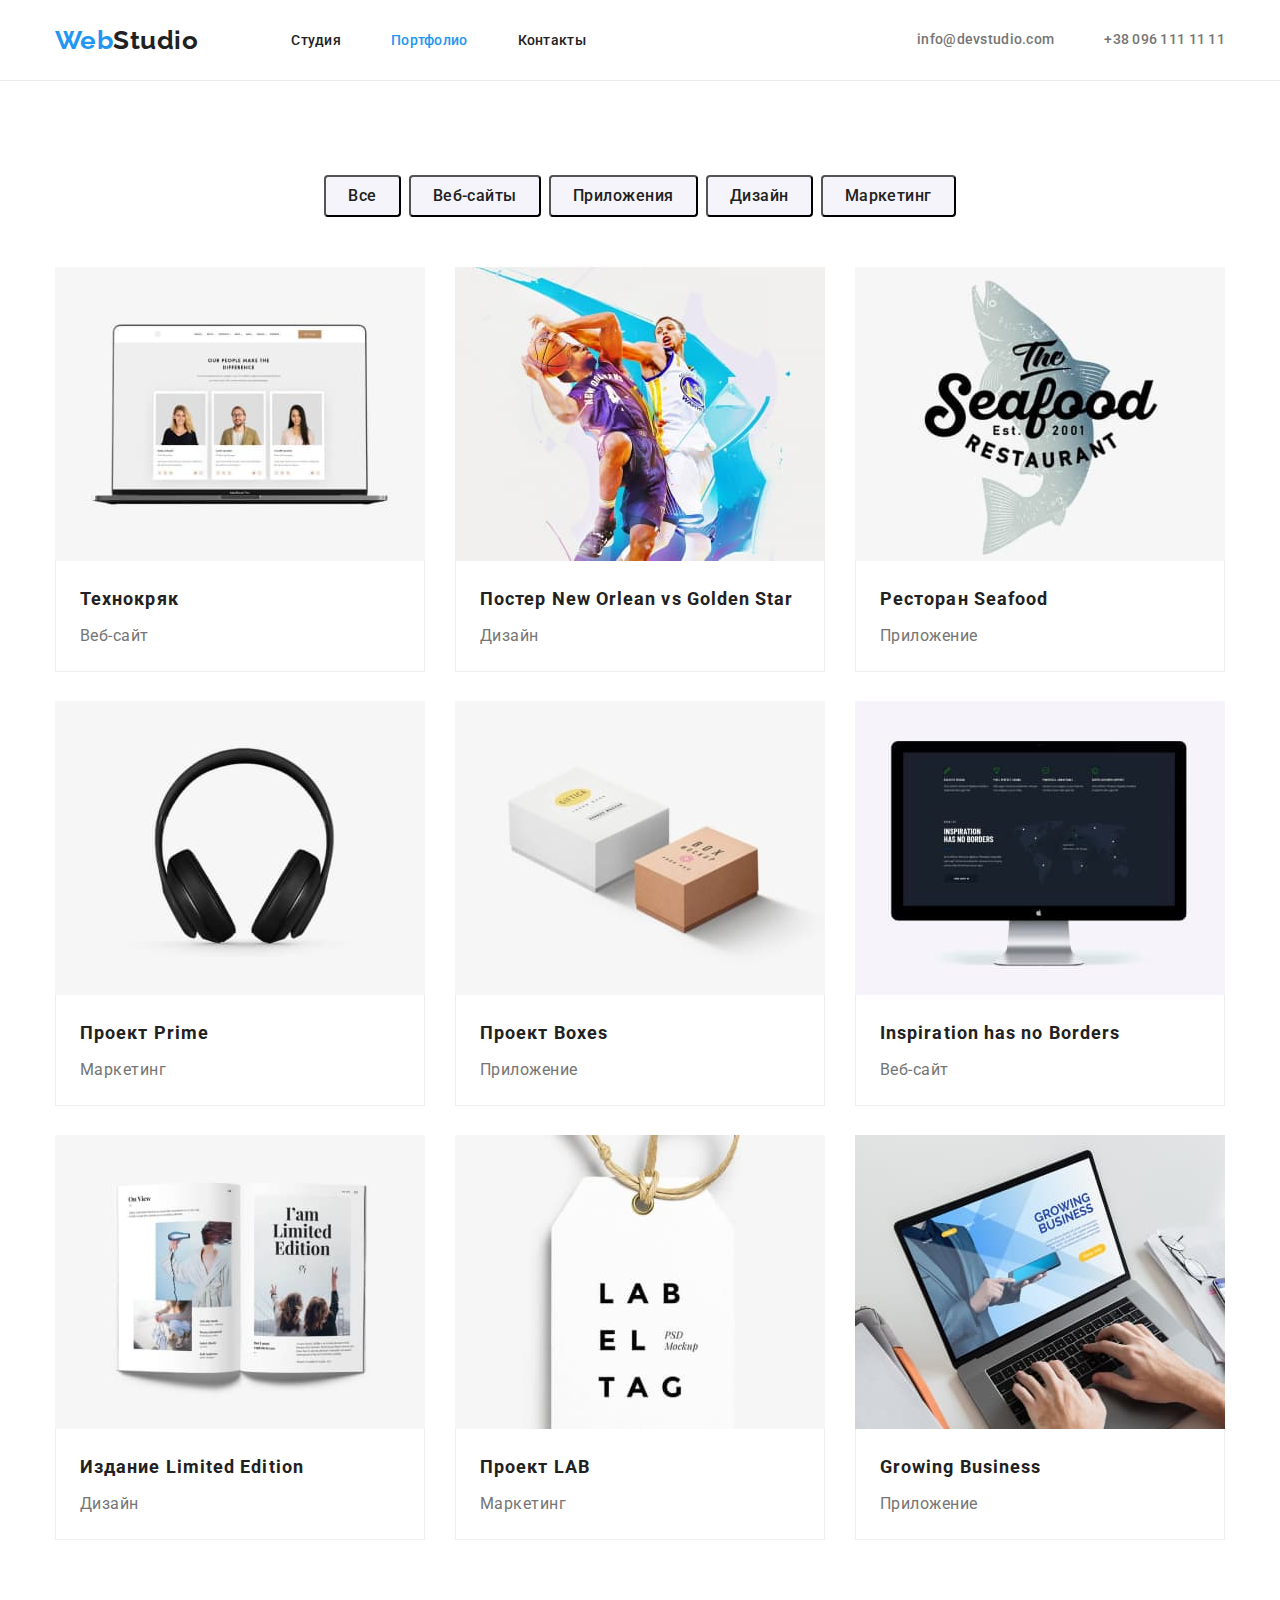
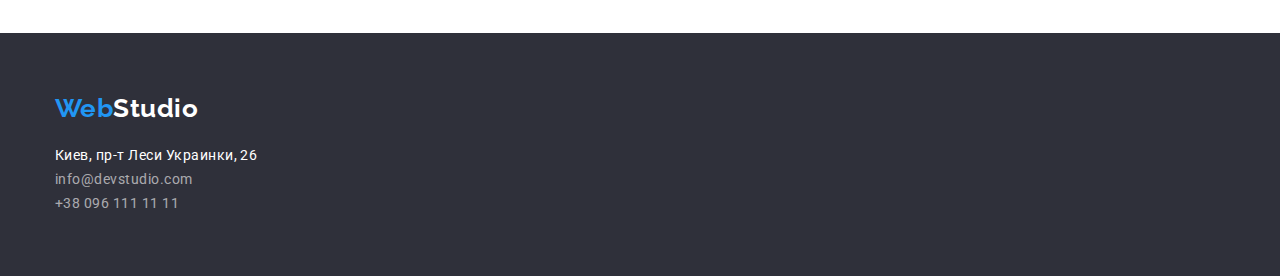
==== portfolio.html @ 3c708224 "Клонував репозиторій" ====
<!DOCTYPE html>
<html lang="ru">
  <head>
    <meta charset="UTF-8" />
    <meta http-equiv="X-UA-Compatible" content="IE=edge" />
    <meta name="viewport" content="width=device-width, initial-scale=1.0" />
    <title>Портфолио</title>

    <link rel="preconnect" href="https://fonts.googleapis.com" />
    <link rel="preconnect" href="https://fonts.gstatic.com" crossorigin />
    <link
      href="https://fonts.googleapis.com/css2?family=Raleway:wght@700&family=Roboto:wght@400;500;700;900&display=swap"
      rel="stylesheet"
    />

    <link
      rel="stylesheet"
      href="https://cdnjs.cloudflare.com/ajax/libs/modern-normalize/1.1.0/modern-normalize.min.css"
    />

    <link rel="stylesheet" href="./css/styles.css" />
  </head>
  <body>
    <header class="header">
      <div class="container main-header">
        <nav class="header-nav">
          <a href="" class="header-logo link"
            >Web<span class="logo-dark">Studio</span></a
          >
          <ul class="nav-list list">
            <li class="nav-item">
              <a href="./index.html" class="link">Студия</a>
            </li>
            <li class="nav-item">
              <a href="" class="link current">Портфолио</a>
            </li>
            <li class="nav-item"><a href="" class="link">Контакты</a></li>
          </ul>
        </nav>

        <ul class="auth-nav list">
          <li class="auth-sent">
            <a
              href="mailto:info@devstudio.com"
              target="_blank"
              rel="noopener noindex nofollow"
              class="link"
              >info@devstudio.com</a
            >
          </li>
          <li class="auth-sent">
            <a
              href="tel:+380961111111"
              target="_blank"
              rel="noopener noindex nofollow"
              class="link"
              >+38 096 111 11 11</a
            >
          </li>
        </ul>
      </div>
    </header>

    <div class="div"></div>

    <main>
      <section class="section">
        <div class="container">
          <h1 class="visually-hidden">Фільтер по сторінці</h1>

          <ul class="navigation-list list">
            <li class="navigation-item">
              <button type="button" class="navigation-button">Все</button>
            </li>
            <li class="navigation-item">
              <button type="button" class="navigation-button">Веб-сайты</button>
            </li>
            <li class="navigation-item">
              <button type="button" class="navigation-button">
                Приложения
              </button>
            </li>
            <li class="navigation-item">
              <button type="button" class="navigation-button">Дизайн</button>
            </li>
            <li class="navigation-item">
              <button type="button" class="navigation-button">Маркетинг</button>
            </li>
          </ul>

          <ul class="filter-list list">
            <li class="filter-item">
              <a href="" class="filter-link link">
                <img
                  src="./images/k-1.jpg"
                  alt="Технокряк"
                  width="370"
                  class="filter-img"
                />
                <div class="filter-container">
                  <h2 class="filter-title">Технокряк</h2>
                  <p class="filter-text">Веб-сайт</p>
                </div>
              </a>
            </li>
            <li class="filter-item">
              <a href="" class="filter-link link">
                <img
                  src="./images/k-2.jpg"
                  alt="Дизайн"
                  width="370"
                  class="filter-img"
                />
                <div class="filter-container">
                  <h2 class="filter-title">Постер New Orlean vs Golden Star</h2>
                  <p class="filter-text">Дизайн</p>
                </div>
              </a>
            </li>
            <li class="filter-item">
              <a href="" class="filter-link link">
                <img
                  src="./images/k-3.jpg"
                  alt="Приложение"
                  width="370"
                  class="filter-img"
                />
                <div class="filter-container">
                  <h2 class="filter-title">Ресторан Seafood</h2>
                  <p class="filter-text">Приложение</p>
                </div>
              </a>
            </li>
            <li class="filter-item">
              <a href="" class="filter-link link">
                <img
                  src="./images/k-4.jpg"
                  alt="Маркетинг"
                  width="370"
                  class="filter-img"
                />
                <div class="filter-container">
                  <h2 class="filter-title">Проект Prime</h2>
                  <p class="filter-text">Маркетинг</p>
                </div>
              </a>
            </li>
            <li class="filter-item">
              <a href="" class="filter-link link">
                <img
                  src="./images/k-5.jpg"
                  alt="Приложение"
                  width="370"
                  class="filter-img"
                />
                <div class="filter-container">
                  <h2 class="filter-title">Проект Boxes</h2>
                  <p class="filter-text">Приложение</p>
                </div>
              </a>
            </li>
            <li class="filter-item">
              <a href="" class="filter-link link">
                <img
                  src="./images/k-6.jpg"
                  alt="Приложение"
                  width="370"
                  class="filter-img"
                />
                <div class="filter-container">
                  <h2 class="filter-title">Inspiration has no Borders</h2>
                  <p class="filter-text">Веб-сайт</p>
                </div>
              </a>
            </li>
            <li class="filter-item">
              <a href="" class="filter-link link">
                <img
                  src="./images/k-7.jpg"
                  alt="Дизайн"
                  width="370"
                  class="filter-img"
                />
                <div class="filter-container">
                  <h2 class="filter-title">Издание Limited Edition</h2>
                  <p class="filter-text">Дизайн</p>
                </div>
              </a>
            </li>
            <li class="filter-item">
              <a href="" class="filter-link link">
                <img
                  src="./images/k-8.jpg"
                  alt="Маркетинг"
                  width="370"
                  class="filter-img"
                />
                <div class="filter-container">
                  <h2 class="filter-title">Проект LAB</h2>
                  <p class="filter-text">Маркетинг</p>
                </div>
              </a>
            </li>
            <li class="filter-item">
              <a href="" class="filter-link link">
                <img
                  src="./images/k-9.jpg"
                  alt="Приложение"
                  width="370"
                  class="filter-img"
                />
                <div class="filter-container">
                  <h2 class="filter-title">Growing Business</h2>
                  <p class="filter-text">Приложение</p>
                </div>
              </a>
            </li>
          </ul>
        </div>
      </section>
    </main>

    <footer class="footer">
      <div class="container container-footer">
        <a href="" class="header-logo link"
          >Web<span class="logo-light">Studio</span></a
        >

        <address class="address">
          <ul class="address-list list">
            <li>
              <a
                href="https://goo.gl/maps/rnDaSSkSqu99BaFW7"
                class="address-maps link"
                >Киев, пр-т Леси Украинки, 26</a
              >
            </li>
            <li>
              <a
                href="mailto:info@devstudio.com"
                target="_blank"
                rel="noopener noindex nofollow"
                class="address-link"
                >info@devstudio.com</a
              >
            </li>
            <li>
              <a
                href="tel:+380961111111"
                target="_blank"
                rel="noopener noindex nofollow"
                class="address-link"
                >+38 096 111 11 11</a
              >
            </li>
          </ul>
        </address>
      </div>
    </footer>
  </body>
</html>
---- css/styles.css ----
/* колір основного тексту:  #757575; */
/* вторичний колір тексту:  #212121 */
/* Білий:  #ffffff */
/* Акцентний:  #2196F3 */
/* Колір фону г-ф #2F303A */

:root {
  --primary-text-color: #757575;
  --title-text-color: #212121;
  --accent-color: #2196f3;
  --text-white-color: #ffffff;
  --background-h-f-color: #2f303a;
}

body {
  font-family: Roboto, sans-serif;
  letter-spacing: 0.03em;

  color: var(--primary-text-color);
}

/*  загальні стилі до списків */
.list {
  padding: 0;
  margin: 0;
  list-style: none;
}

/* загальні стилі до силок */
.link {
  text-decoration: none;
}

img {
  display: block;
  max-width: 100%;
  margin: 0;
}

h1,
h2,
h3,
p {
  margin: 0;
}

.container {
  width: 1200px;
  margin: 0 auto;
  padding-left: 15px;
  padding-right: 15px;
}

/* Стилі до хедера */
.header {
  background-color: var(--text-white-color);

  border-bottom: 1px solid #ececec;
}

.main-header {
  display: flex;
}

.header-nav {
  display: flex;
  align-items: center;
}

/* styles do logo */
.header-logo {
  font-family: Raleway, sans-serif;
  font-weight: 700;
  font-size: 26px;
  line-height: 1.19;

  color: var(--accent-color);
}

.logo-dark {
  color: var(--title-text-color);
}

.logo-light {
  color: var(--text-white-color);
}

/* styles do site-nav */
.nav-list {
  display: flex;
  margin-left: 93px;
}

.nav-list .nav-item + .nav-item {
  margin-left: 50px;
}

.nav-list .link {
  padding-top: 32px;
  padding-bottom: 32px;

  color: var(--title-text-color);
  font-weight: 500;
  font-size: 14px;
  line-height: 1.14;
  letter-spacing: 0.02em;
}

.nav-list .link:hover,
.nav-list .link:focus {
  color: var(--accent-color);
}

.nav-list .link.current {
  color: var(--accent-color);
}

/* Styles do auth-link  (nav) */
.auth-nav {
  display: flex;
  align-items: center;
  margin-left: auto;
}

.auth-nav .auth-sent + .auth-sent {
  margin-left: 50px;
}

.auth-nav .link {
  display: block;

  padding-top: 32px;
  padding-bottom: 32px;

  color: var(--primary-text-color);
  font-weight: 500;
  font-size: 14px;
  line-height: 1.14;
  letter-spacing: 0.02em;
}

.auth-nav .link:hover,
.auth-nav .link:focus {
  color: var(--accent-color);
}

/* Styles do hero-title  (Блок героя ) */
.hero {
  height: 600px;

  padding-top: 200px;
  padding-bottom: 200px;

  text-align: center;

  background-color: var(--background-h-f-color);
}

.hero-title {
  margin-top: 0;
  margin-bottom: 30px;

  color: var(--text-white-color);
  font-weight: 900;
  font-size: 44px;
  line-height: 1.36;

  letter-spacing: 0.06em;
  text-transform: uppercase;
}

.hero-button {
  background-color: var(--accent-color);
  color: var(--text-white-color);
  font-weight: 700;
  font-size: 16px;
  line-height: 1.87;
  align-items: center;
  text-align: center;
  letter-spacing: 0.06em;
  cursor: pointer;

  padding: 10px 32px;

  box-shadow: 0px 4px 4px rgba(0, 0, 0, 0.15);
  border-radius: 4px;
}

/* Загальні стилі до секцій */
.section {
  padding-top: 94px;
  padding-bottom: 94px;
}

.section-title {
  color: var(--title-text-color);
  font-weight: 700;
  font-size: 36px;
  line-height: 1.16;

  text-align: center;
}

/* Стилі до скривающихся заголовків */
.visually-hidden {
  position: absolute;
  width: 1px;
  height: 1px;
  margin: -1px;
  border: 0;
  padding: 0;
  white-space: nowrap;
  clip-path: inset(100%);
  clip: rect(0 0 0 0);
  overflow: hidden;
}

/* Cтилі до section Наші переваги */
.features-list {
  display: flex;
}

.features-item {
  width: 270px;
  height: 101px;
}

.features-list .features-item + .features-item {
  margin-left: 30px;
}

.features-title {
  color: var(--title-text-color);
  font-weight: 700;
  font-size: 14px;
  line-height: 1.14;
  text-transform: uppercase;

  margin-top: 0;
  margin-bottom: 10px;
}

.features-text {
  font-size: 14px;
  line-height: 1.71;

  margin-top: 0;
  margin-bottom: 0;
}

/*  section Чем мы занимаемся  */
.work {
  padding-top: 0;
}

.works-title {
  margin-top: 0;
  margin-bottom: 50px;
}

.works-list {
  display: flex;
}

.works-item {
  width: 370px;
  height: 294px;
}

.works-list .works-item + .works-item {
  margin-left: 30px;
}

/*  section Наша команда */
.team {
  background-color: #f5f4fa;
}

.title-teams {
  margin-top: 0;
  margin-bottom: 50px;
}

.team-list {
  display: flex;
}

.team-list .team-item + .team-item {
  margin-left: 30px;
}

.team-item {
  width: 270px;
  height: 368px;
}

.team-container {
  display: block;
  text-align: center;

  padding-top: 30px;
  padding-bottom: 30px;

  box-shadow: 0px 1px 3px rgba(0, 0, 0, 0.12), 0px 1px 1px rgba(0, 0, 0, 0.14),
    0px 2px 1px rgba(0, 0, 0, 0.2);
  border-radius: 0px 0px 4px 4px;
}

.team-title {
  color: var(--title-text-color);
  font-weight: 500;
  font-size: 16px;
  line-height: 1.18;

  margin-top: 0;
  margin-bottom: 10px;
}

.team-text {
  font-size: 16px;
  line-height: 1.18;

  margin-top: 0;
  margin-bottom: 0;
}

/* загальні стилі до footera */
.footer {
  padding-top: 60px;
  padding-bottom: 60px;

  background-color: var(--background-h-f-color);
}

.address {
  font-style: normal;
}

.address-list {
  margin-top: 20px;
}

.address-list .address-item + .address-item {
  margin-top: 9px;
}

.address-maps {
  color: var(--text-white-color);
  font-size: 14px;
  line-height: 1.71;
}

.address-link {
  color: rgba(255, 255, 255, 0.6);
  text-decoration: none;
  font-size: 14px;
  line-height: 1.71;
}

/* СТИЛІ ДО ПОРТФОЛІО */
.navigation-list {
  display: flex;
  justify-content: center;

  margin-bottom: 50px;
}

.navigation-list .navigation-item + .navigation-item {
  margin-left: 8px;
}

.navigation-list .navigation-button:hover,
.navigation-list .navigation-button:focus {
  background-color: var(--accent-color);
  color: var(--text-white-color);
}

.navigation-button {
  padding: 6px 22px;

  background-color: #f5f4fa;
  color: var(--title-text-color);
  font-weight: 500;
  font-size: 16px;
  line-height: 1.62;
  text-align: center;
  letter-spacing: 0.03em;

  border-radius: 4px;
  cursor: pointer;
}

/* стилі до filter */
.filter-list {
  display: flex;
  flex-wrap: wrap;

  margin: -15px;
}

.filter-item {
  width: 370px;
  height: 404px;

  margin: 15px;
}

.filter-link {
  color: var(--primary-text-color);
}

.filter-container {
  padding: 20px 24px;

  border-right-width: 1px;
  border-right-style: solid;
  border-right-color: #eeeeee;

  border-bottom-width: 1px;
  border-bottom-style: solid;
  border-bottom-color: #eeeeee;

  border-left-width: 1px;
  border-left-style: solid;
  border-left-color: #eeeeee;
}

.filter-title {
  margin-bottom: 4px;

  color: var(--title-text-color);

  font-weight: 700;
  font-size: 18px;
  line-height: 2;

  letter-spacing: 0.06em;
}

.filter-text {
  font-size: 16px;
  line-height: 1.87;
}
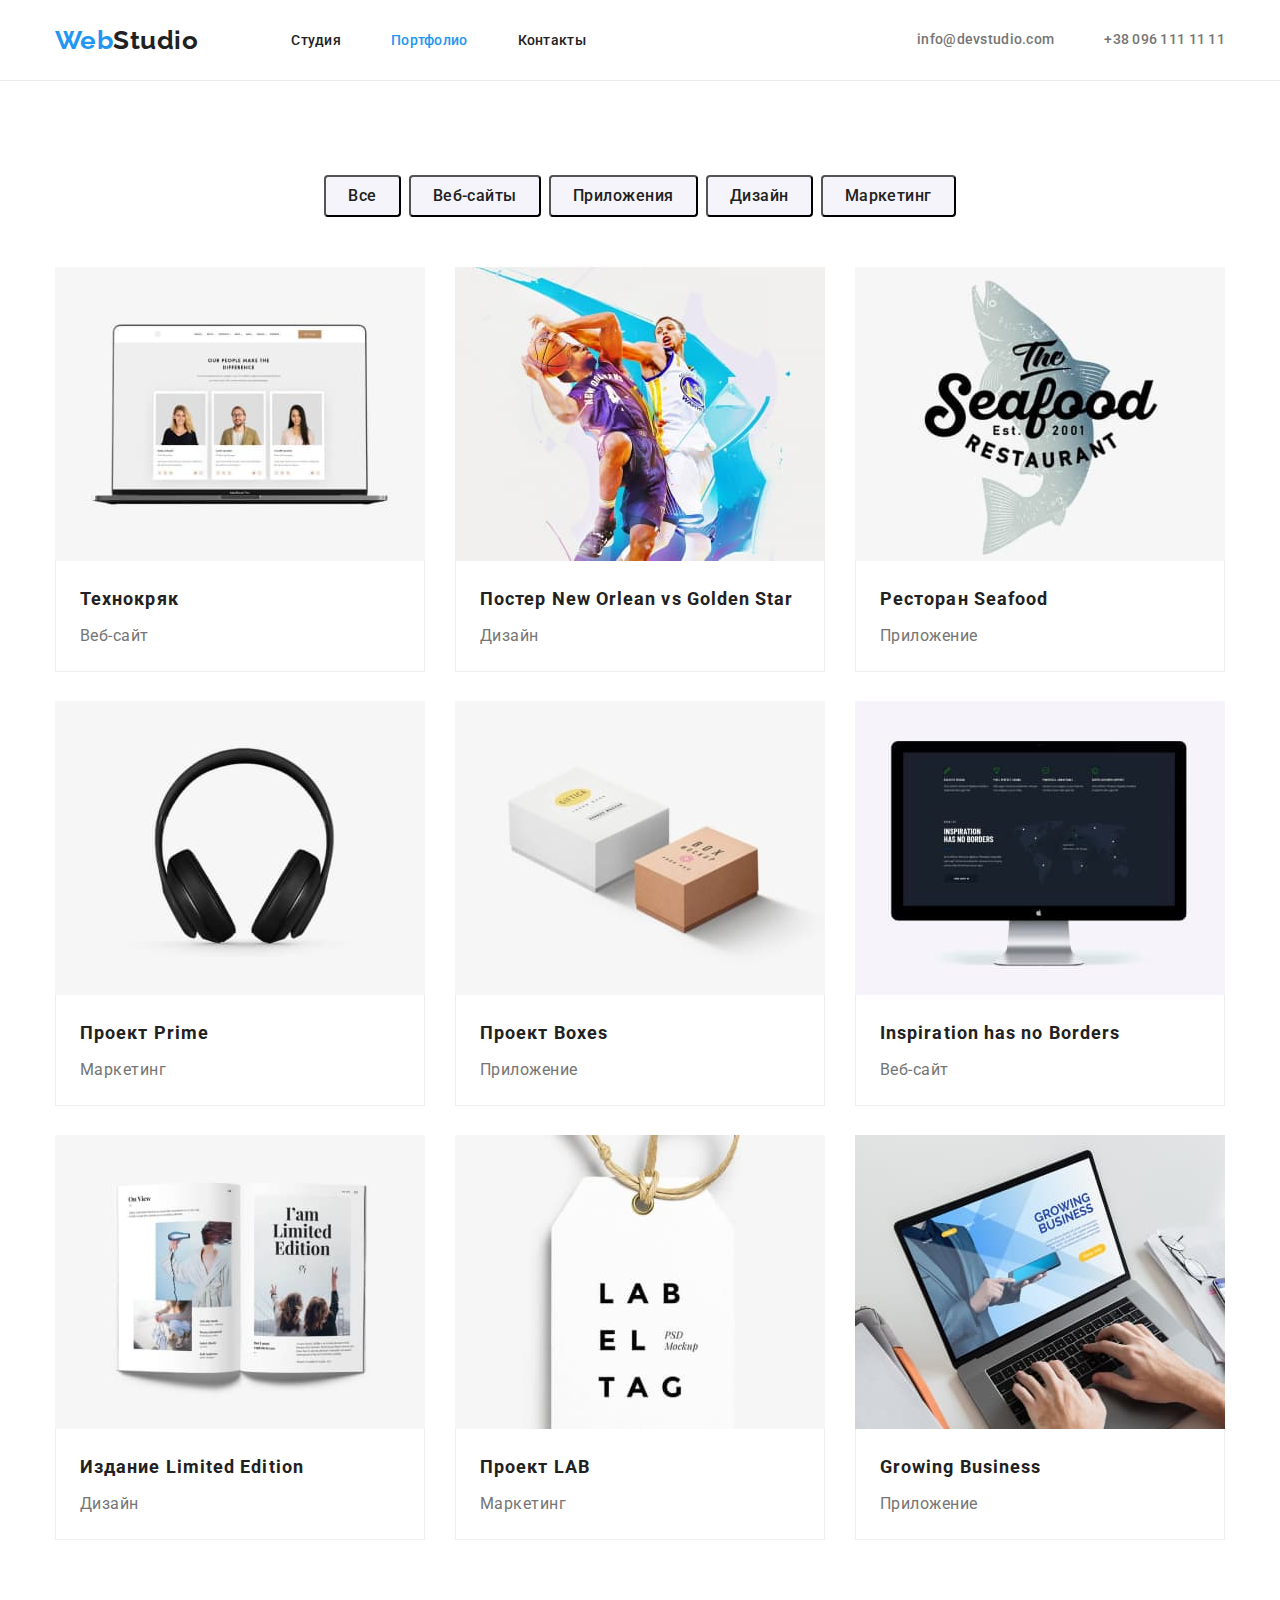
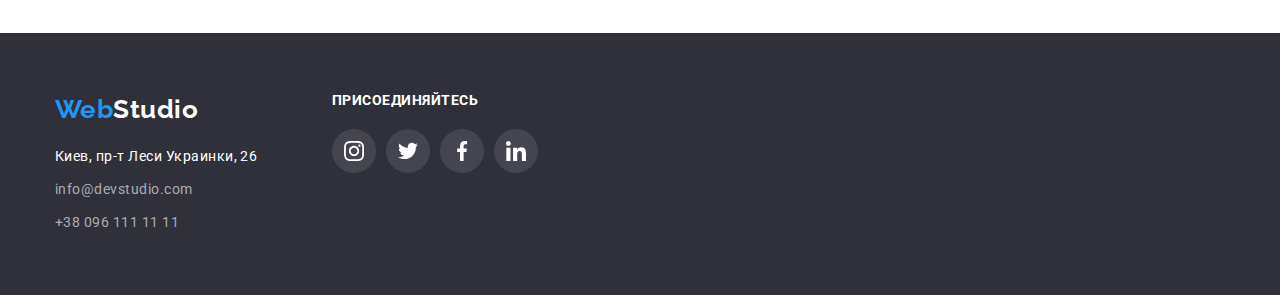
==== commit 061021f9: "." ====
--- a/portfolio.html
+++ b/portfolio.html
@@ -220,41 +220,77 @@
       </section>
     </main>
 
-    <footer class="footer">
-      <div class="container container-footer">
-        <a href="" class="header-logo link"
-          >Web<span class="logo-light">Studio</span></a
-        >
-
-        <address class="address">
-          <ul class="address-list list">
-            <li>
-              <a
-                href="https://goo.gl/maps/rnDaSSkSqu99BaFW7"
-                class="address-maps link"
-                >Киев, пр-т Леси Украинки, 26</a
-              >
-            </li>
-            <li>
-              <a
-                href="mailto:info@devstudio.com"
-                target="_blank"
-                rel="noopener noindex nofollow"
-                class="address-link"
-                >info@devstudio.com</a
-              >
-            </li>
-            <li>
-              <a
-                href="tel:+380961111111"
-                target="_blank"
-                rel="noopener noindex nofollow"
-                class="address-link"
-                >+38 096 111 11 11</a
-              >
-            </li>
-          </ul>
-        </address>
+   <footer class="footer">
+      <div class="container">
+        <div class="first-footer">
+          <a href="" class="header-logo link"
+            >Web<span class="logo-light">Studio</span>
+          </a>
+
+          <address class="address">
+            <ul class="address-list list">
+              <li class="address-item">
+                <a
+                  href="https://goo.gl/maps/rnDaSSkSqu99BaFW7"
+                  class="address-maps link address-general"
+                  >Киев, пр-т Леси Украинки, 26</a
+                >
+              </li>
+              <li class="address-item">
+                <a
+                  href="mailto:info@devstudio.com"
+                  target="_blank"
+                  rel="noopener noindex nofollow"
+                  class="address-link link address-general"
+                  >info@devstudio.com</a
+                >
+              </li>
+              <li class="address-item">
+                <a
+                  href="tel:+380961111111"
+                  target="_blank"
+                  rel="noopener noindex nofollow"
+                  class="address-link link address-general"
+                  >+38 096 111 11 11</a
+                >
+              </li>
+            </ul>
+          </address>
+        </div>
+
+        <div class="second-footer">
+          <h2 class="title-icon">присоединяйтесь</h2>
+          <ul class="footer-list-icon list">
+            <li>
+              <a href="" class="footer-link-icon link">
+                <svg class="footer-icon">
+                  <use href="./images/icons.svg#icon-instagram"></use>
+                </svg>
+              </a>
+            </li>
+            <li>
+              <a href="" class="footer-link-icon link">
+                <svg class="footer-icon">
+                  <use href="./images/icons.svg#icon-twitter"></use>
+                </svg>
+              </a>
+            </li>
+            <li>
+              <a href="" class="footer-link-icon link">
+                <svg class="footer-icon">
+                  <use href="./images/icons.svg#icon-facebook"></use>
+                </svg>
+              </a>
+            </li>
+            <li>
+              <a href="" class="footer-link-icon link">
+                <svg class="footer-icon">
+                  <use href="./images/icons.svg#icon-linkedin"></use>
+                </svg>
+              </a>
+            </li>
+          </ul>
+        </div>
       </div>
     </footer>
   </body>
--- a/css/styles.css
+++ b/css/styles.css
@@ -3,6 +3,8 @@
 /* Білий:  #ffffff */
 /* Акцентний:  #2196F3 */
 /* Колір фону г-ф #2F303A */
+/* колір  вторичного фону: #F5F4FA */
+/* фон img: #AFB1B8 */
 
 :root {
   --primary-text-color: #757575;
@@ -10,6 +12,8 @@
   --accent-color: #2196f3;
   --text-white-color: #ffffff;
   --background-h-f-color: #2f303a;
+  --background-minor-color: #f5f4fa;
+  --background-color-icons: #afb1b8;
 }
 
 body {
@@ -69,6 +73,7 @@
 
 /* styles do logo */
 .header-logo {
+  display: block;
   font-family: Raleway, sans-serif;
   font-weight: 700;
   font-size: 26px;
@@ -146,6 +151,7 @@
 
 /* Styles do hero-title  (Блок героя ) */
 .hero {
+  max-width: 1600px;
   height: 600px;
 
   padding-top: 200px;
@@ -154,6 +160,16 @@
   text-align: center;
 
   background-color: var(--background-h-f-color);
+
+  background-image: linear-gradient(
+      to right,
+      rgba(47, 48, 58, 0.4),
+      rgba(47, 48, 58, 0.4)
+    ),
+    url(../images/Img.svg);
+  background-repeat: no-repeat;
+  background-position: center;
+  background-size: cover;
 }
 
 .hero-title {
@@ -222,7 +238,34 @@
 
 .features-item {
   width: 270px;
-  height: 101px;
+}
+
+.features-item::before {
+  display: block;
+  content: '';
+  height: 120px;
+
+  margin-bottom: 30px;
+
+  background-image: url(../images/antenna.svg);
+  background-size: 70px;
+  background-repeat: no-repeat;
+  background-position: center;
+
+  background-color: var(--background-minor-color);
+  border-radius: 4px;
+}
+
+.icon-clock::before {
+  background-image: url(../images/clock.svg);
+}
+
+.icon-diagram::before {
+  background-image: url(../images/diagram.svg);
+}
+
+.icon-astonaut::before {
+  background-image: url(../images/astronaut.svg);
 }
 
 .features-list .features-item + .features-item {
@@ -273,7 +316,7 @@
 
 /*  section Наша команда */
 .team {
-  background-color: #f5f4fa;
+  background-color: var(--background-minor-color);
 }
 
 .title-teams {
@@ -283,6 +326,7 @@
 
 .team-list {
   display: flex;
+  background-color: var(--text-white-color);
 }
 
 .team-list .team-item + .team-item {
@@ -291,7 +335,7 @@
 
 .team-item {
   width: 270px;
-  height: 368px;
+  /* height: 368px; */
 }
 
 .team-container {
@@ -321,7 +365,84 @@
   line-height: 1.18;
 
   margin-top: 0;
-  margin-bottom: 0;
+  margin-bottom: 16px;
+}
+
+.network-list {
+  display: flex;
+  justify-content: center;
+  text-align: center;
+}
+
+.network-link {
+  width: 44px;
+  height: 44px;
+  border-radius: 50%;
+
+  display: flex;
+  justify-content: center;
+  align-items: center;
+
+  fill: var(--background-color-icons);
+}
+
+.network-list li + li {
+  margin-left: 10px;
+}
+
+.icon-network {
+  width: 20px;
+  height: 20px;
+}
+
+.network-link:hover,
+.network-link:focus {
+  background-color: var(--accent-color);
+  fill: var(--text-white-color);
+}
+
+/* Постоянные клиенты */
+.title-customers {
+  margin-bottom: 50px;
+}
+
+.customers-list {
+  display: flex;
+}
+
+.customers-link {
+  width: 170px;
+  height: 92px;
+
+  display: flex;
+  justify-content: center;
+  align-items: center;
+
+  fill: var(--background-color-icons);
+
+  border: 1px solid var(--background-color-icons);
+  box-sizing: border-box;
+  border-radius: 4px;
+}
+
+.customers-link:hover,
+.customers-link:focus {
+  border: 1px solid var(--accent-color);
+}
+
+.customers-item + .customers-item {
+  margin-left: 30px;
+}
+
+.customers-svg {
+  width: 106px;
+  height: 60px;
+  fill: var(--background-color-icons);
+}
+
+.customers-svg:hover,
+.customers-svg:focus {
+  fill: var(--accent-color);
 }
 
 /* загальні стилі до footera */
@@ -332,7 +453,13 @@
   background-color: var(--background-h-f-color);
 }
 
+.first-footer {
+  display: inline-block;
+  align-items: center;
+}
+
 .address {
+  display: flex;
   font-style: normal;
 }
 
@@ -344,17 +471,67 @@
   margin-top: 9px;
 }
 
+.address-general {
+  font-size: 14px;
+  line-height: 1.71;
+}
+
 .address-maps {
   color: var(--text-white-color);
-  font-size: 14px;
-  line-height: 1.71;
 }
 
 .address-link {
   color: rgba(255, 255, 255, 0.6);
-  text-decoration: none;
+}
+
+.second-footer {
+  display: inline-block;
+  align-items: center;
+  margin-left: 70px;
+}
+
+.title-icon {
+  margin-bottom: 20px;
+
+  font-weight: 700;
   font-size: 14px;
-  line-height: 1.71;
+  line-height: 1.14;
+  text-transform: uppercase;
+
+  color: var(--text-white-color);
+}
+
+.footer-list-icon {
+  display: flex;
+  align-items: center;
+}
+
+.footer-link-icon {
+  width: 44px;
+  height: 44px;
+  border-radius: 50%;
+
+  display: flex;
+  justify-content: center;
+  align-items: center;
+
+  background: rgba(255, 255, 255, 0.1);
+  fill: var(--text-white-color);
+}
+
+.footer-link-icon:hover,
+.footer-link-icon:focus {
+  background-color: var(--accent-color);
+  fill: var(--text-white-color);
+}
+
+.footer-list-icon li + li {
+  margin-left: 10px;
+}
+
+.footer-icon {
+  width: 20px;
+  height: 20px;
 }
 
 /* СТИЛІ ДО ПОРТФОЛІО */
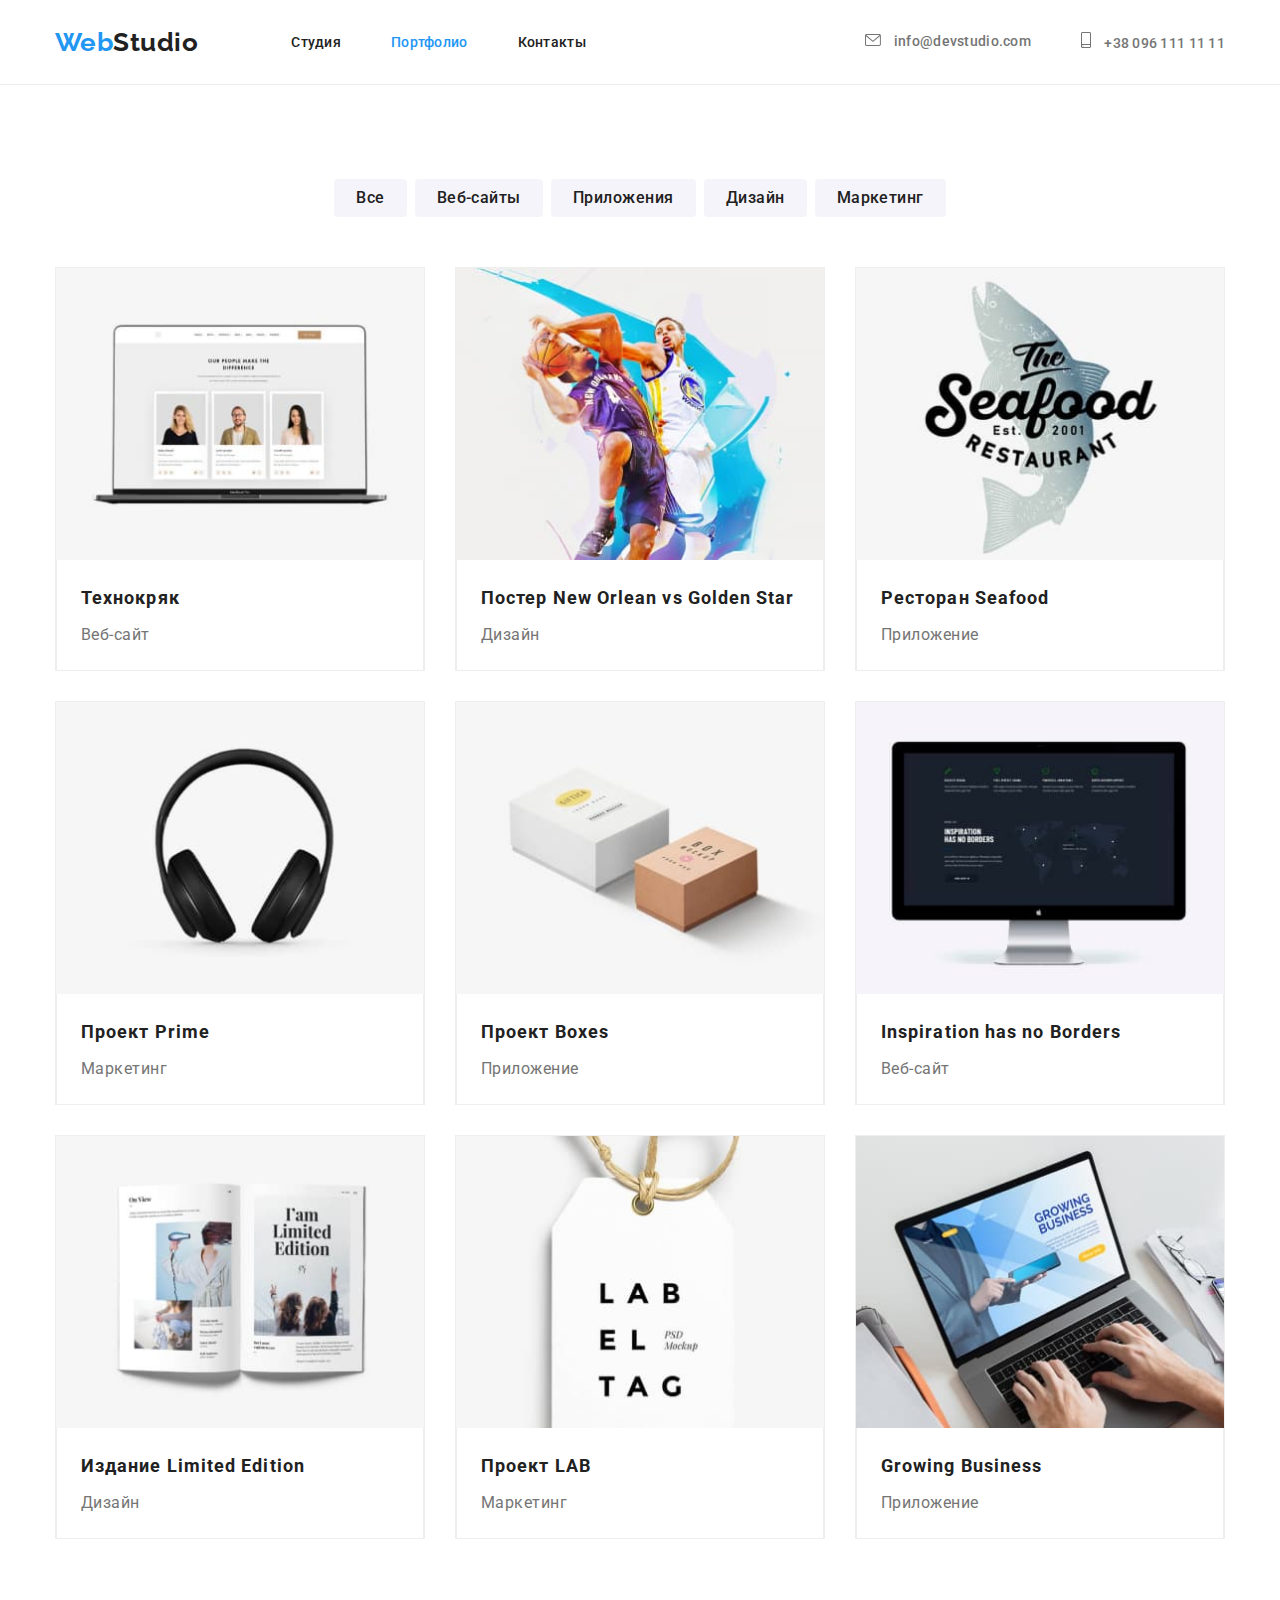
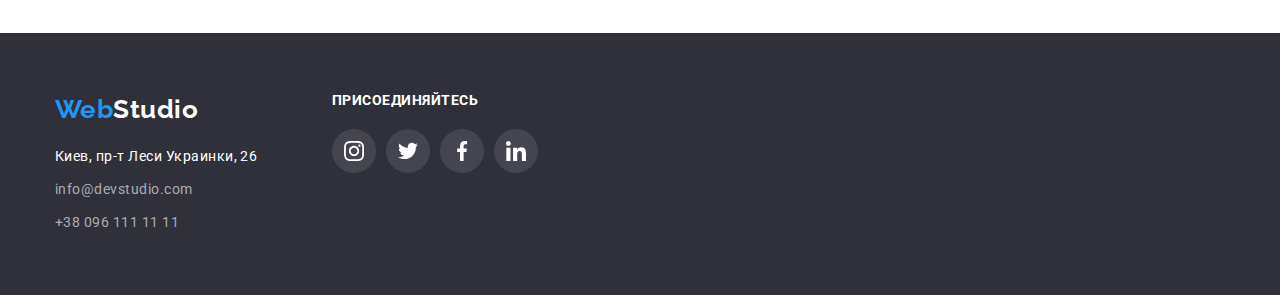
==== commit 29725ff1: "." ====
--- a/portfolio.html
+++ b/portfolio.html
@@ -21,16 +21,14 @@
     <link rel="stylesheet" href="./css/styles.css" />
   </head>
   <body>
-    <header class="header">
+   <header class="header">
       <div class="container main-header">
         <nav class="header-nav">
           <a href="" class="header-logo link"
             >Web<span class="logo-dark">Studio</span></a
           >
           <ul class="nav-list list">
-            <li class="nav-item">
-              <a href="./index.html" class="link">Студия</a>
-            </li>
+            <li class="nav-item"><a href="./index.html" class="link">Студия</a></li>
             <li class="nav-item">
               <a href="" class="link current">Портфолио</a>
             </li>
@@ -45,8 +43,13 @@
               target="_blank"
               rel="noopener noindex nofollow"
               class="link"
-              >info@devstudio.com</a
             >
+              <svg class="icon-envelope">
+                <use href="./images/icons.svg#icon-envelope"></use>
+              </svg>
+
+              info@devstudio.com
+            </a>
           </li>
           <li class="auth-sent">
             <a
@@ -54,14 +57,19 @@
               target="_blank"
               rel="noopener noindex nofollow"
               class="link"
-              >+38 096 111 11 11</a
             >
+              <svg class="icon-smartphone">
+                <use href="./images/icons.svg#icon-smartphone"></use>
+              </svg>
+
+              +38 096 111 11 11
+            </a>
           </li>
         </ul>
       </div>
     </header>
 
-    <div class="div"></div>
+  
 
     <main>
       <section class="section">
--- a/css/styles.css
+++ b/css/styles.css
@@ -133,11 +133,15 @@
 
 .auth-nav .link {
   display: block;
+  justify-content: center;
+  align-items: center;
 
   padding-top: 32px;
   padding-bottom: 32px;
 
   color: var(--primary-text-color);
+  fill: var(--primary-text-color);
+
   font-weight: 500;
   font-size: 14px;
   line-height: 1.14;
@@ -147,6 +151,19 @@
 .auth-nav .link:hover,
 .auth-nav .link:focus {
   color: var(--accent-color);
+  fill: var(--accent-color);
+}
+
+.icon-envelope {
+  width: 16px;
+  height: 12px;
+  margin-right: 10px;
+}
+
+.icon-smartphone {
+  width: 10px;
+  height: 16px;
+  margin-right: 10px;
 }
 
 /* Styles do hero-title  (Блок героя ) */
@@ -236,36 +253,21 @@
   display: flex;
 }
 
-.features-item {
-  width: 270px;
-}
-
-.features-item::before {
-  display: block;
-  content: '';
-  height: 120px;
-
+.icon-features {
+  display: flex;
+  justify-content: center;
+  align-items: center;
+
+  padding-top: 25px;
+  padding: 25px 100px;
   margin-bottom: 30px;
 
-  background-image: url(../images/antenna.svg);
-  background-size: 70px;
-  background-repeat: no-repeat;
-  background-position: center;
-
   background-color: var(--background-minor-color);
-  border-radius: 4px;
-}
-
-.icon-clock::before {
-  background-image: url(../images/clock.svg);
-}
-
-.icon-diagram::before {
-  background-image: url(../images/diagram.svg);
-}
-
-.icon-astonaut::before {
-  background-image: url(../images/astronaut.svg);
+}
+
+.icon-icons {
+  width: 70px;
+  height: 70px;
 }
 
 .features-list .features-item + .features-item {
@@ -550,9 +552,15 @@
 .navigation-list .navigation-button:focus {
   background-color: var(--accent-color);
   color: var(--text-white-color);
+
+  box-shadow: 0px 3px 1px rgba(0, 0, 0, 0.1), 0px 1px 2px rgba(0, 0, 0, 0.08),
+    0px 2px 2px rgba(0, 0, 0, 0.12);
 }
 
 .navigation-button {
+  border: none;
+
+  margin: 0;
   padding: 6px 22px;
 
   background-color: #f5f4fa;
@@ -580,10 +588,18 @@
   height: 404px;
 
   margin: 15px;
+
+  border: 1px solid #eeeeee;
 }
 
 .filter-link {
   color: var(--primary-text-color);
+}
+
+.filter-item:hover,
+.filter-item:focus {
+  box-shadow: 0px 1px 1px rgba(0, 0, 0, 0.12), 0px 4px 4px rgba(0, 0, 0, 0.06),
+    1px 4px 6px rgba(0, 0, 0, 0.16);
 }
 
 .filter-container {
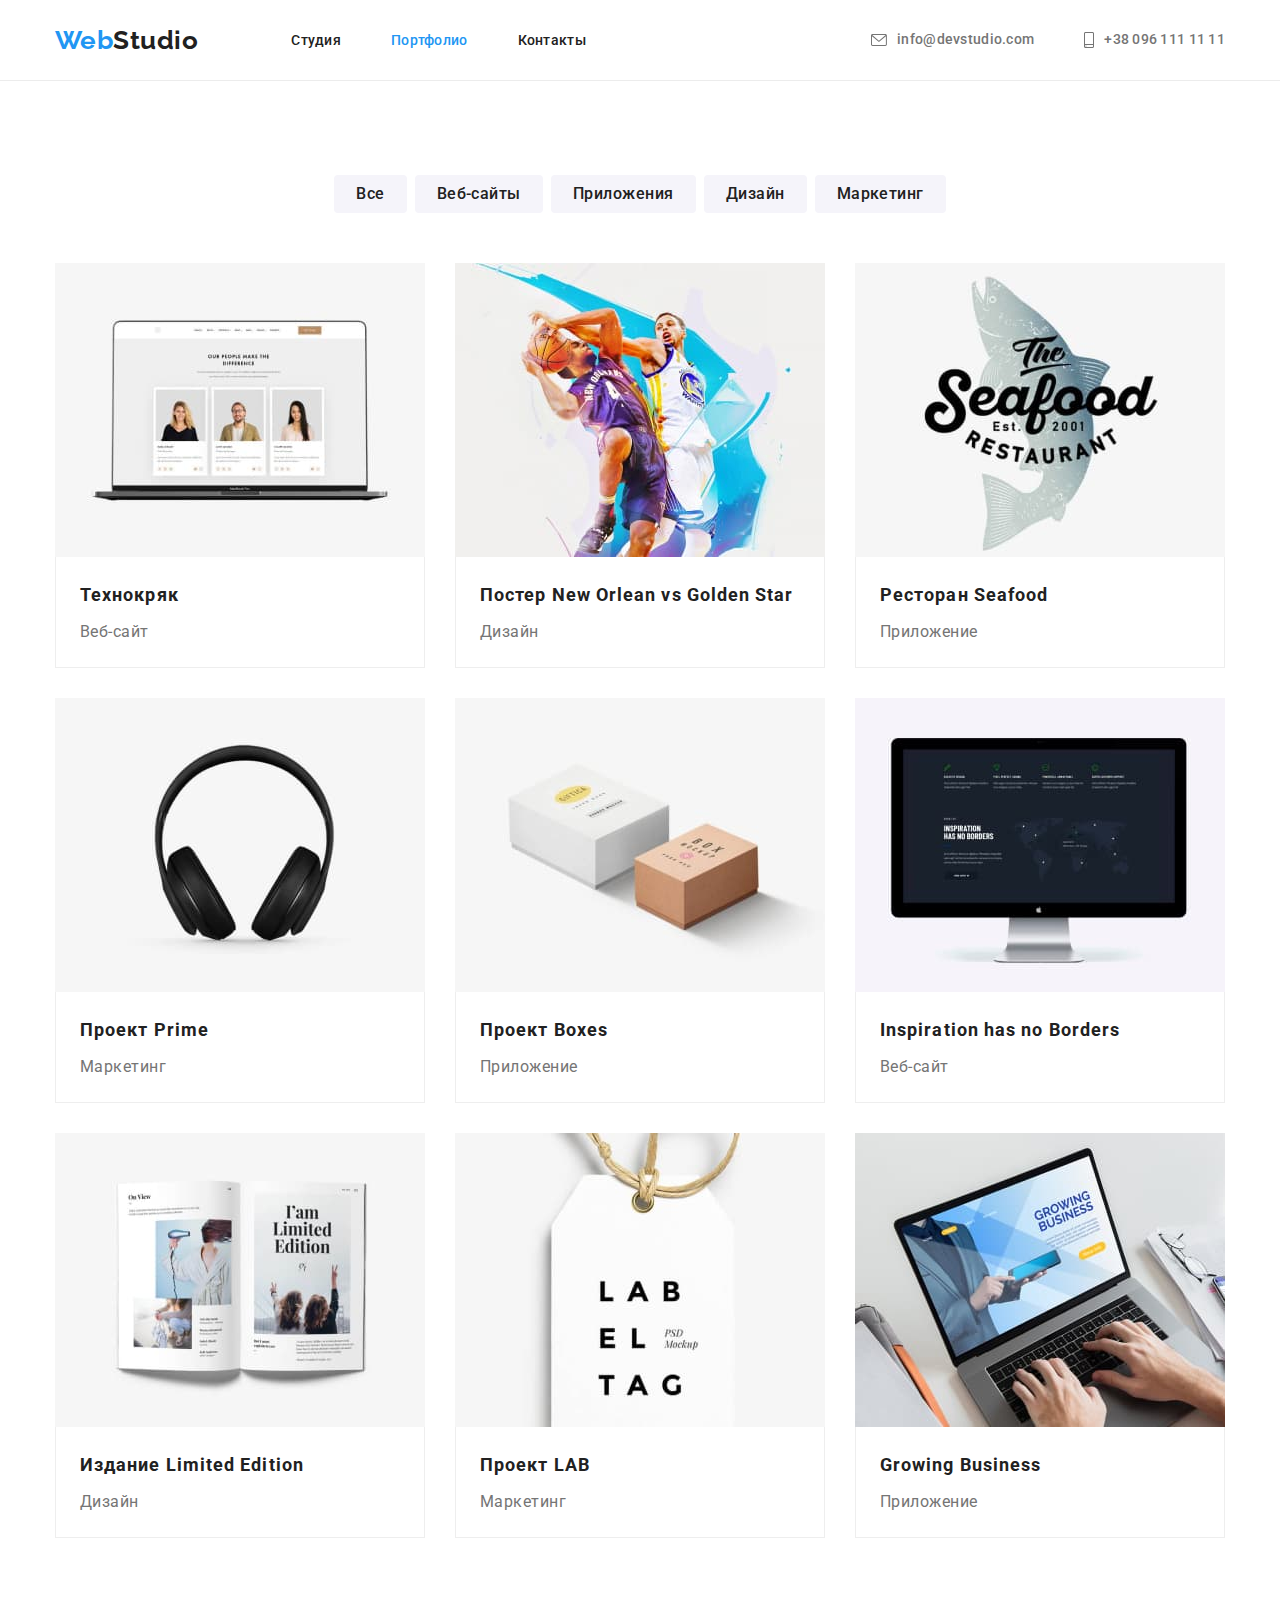
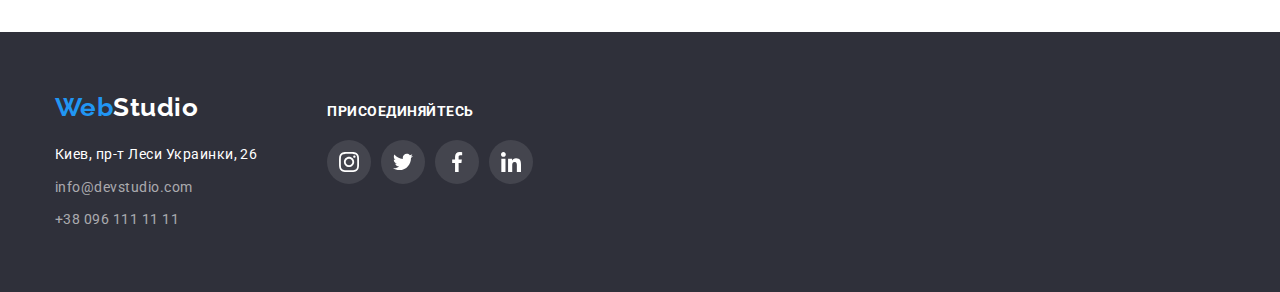
==== commit 205d4900: "." ====
--- a/portfolio.html
+++ b/portfolio.html
@@ -21,29 +21,28 @@
     <link rel="stylesheet" href="./css/styles.css" />
   </head>
   <body>
-   <header class="header">
+    <header class="header">
       <div class="container main-header">
         <nav class="header-nav">
           <a href="" class="header-logo link"
             >Web<span class="logo-dark">Studio</span></a
           >
           <ul class="nav-list list">
-            <li class="nav-item"><a href="./index.html" class="link">Студия</a></li>
+            <li class="nav-item">
+              <a href="./index.html" class="link">Студия</a>
+            </li>
             <li class="nav-item">
               <a href="" class="link current">Портфолио</a>
             </li>
-            <li class="nav-item"><a href="" class="link">Контакты</a></li>
+            <li class="nav-item">
+              <a href="" class="link">Контакты</a>
+            </li>
           </ul>
         </nav>
 
         <ul class="auth-nav list">
           <li class="auth-sent">
-            <a
-              href="mailto:info@devstudio.com"
-              target="_blank"
-              rel="noopener noindex nofollow"
-              class="link"
-            >
+            <a href="mailto:info@devstudio.com" class="link">
               <svg class="icon-envelope">
                 <use href="./images/icons.svg#icon-envelope"></use>
               </svg>
@@ -52,12 +51,7 @@
             </a>
           </li>
           <li class="auth-sent">
-            <a
-              href="tel:+380961111111"
-              target="_blank"
-              rel="noopener noindex nofollow"
-              class="link"
-            >
+            <a href="tel:+380961111111" class="link">
               <svg class="icon-smartphone">
                 <use href="./images/icons.svg#icon-smartphone"></use>
               </svg>
@@ -69,8 +63,6 @@
       </div>
     </header>
 
-  
-
     <main>
       <section class="section">
         <div class="container">
@@ -228,8 +220,8 @@
       </section>
     </main>
 
-   <footer class="footer">
-      <div class="container">
+    <footer class="footer">
+      <div class="container ftr-container">
         <div class="first-footer">
           <a href="" class="header-logo link"
             >Web<span class="logo-light">Studio</span>
--- a/css/styles.css
+++ b/css/styles.css
@@ -132,8 +132,7 @@
 }
 
 .auth-nav .link {
-  display: block;
-  justify-content: center;
+  display: flex;
   align-items: center;
 
   padding-top: 32px;
@@ -171,6 +170,8 @@
   max-width: 1600px;
   height: 600px;
 
+  margin-left: auto;
+  margin-right: auto;
   padding-top: 200px;
   padding-bottom: 200px;
 
@@ -258,8 +259,7 @@
   justify-content: center;
   align-items: center;
 
-  padding-top: 25px;
-  padding: 25px 100px;
+  height: 120px;
   margin-bottom: 30px;
 
   background-color: var(--background-minor-color);
@@ -328,7 +328,6 @@
 
 .team-list {
   display: flex;
-  background-color: var(--text-white-color);
 }
 
 .team-list .team-item + .team-item {
@@ -337,7 +336,12 @@
 
 .team-item {
   width: 270px;
-  /* height: 368px; */
+
+  background-color: var(--text-white-color);
+
+  box-shadow: 0px 1px 3px rgba(0, 0, 0, 0.12), 0px 1px 1px rgba(0, 0, 0, 0.14),
+    0px 2px 1px rgba(0, 0, 0, 0.2);
+  border-radius: 0px 0px 4px 4px;
 }
 
 .team-container {
@@ -346,10 +350,6 @@
 
   padding-top: 30px;
   padding-bottom: 30px;
-
-  box-shadow: 0px 1px 3px rgba(0, 0, 0, 0.12), 0px 1px 1px rgba(0, 0, 0, 0.14),
-    0px 2px 1px rgba(0, 0, 0, 0.2);
-  border-radius: 0px 0px 4px 4px;
 }
 
 .team-title {
@@ -430,21 +430,16 @@
 .customers-link:hover,
 .customers-link:focus {
   border: 1px solid var(--accent-color);
-}
-
-.customers-item + .customers-item {
-  margin-left: 30px;
+  fill: var(--accent-color);
 }
 
 .customers-svg {
   width: 106px;
   height: 60px;
-  fill: var(--background-color-icons);
-}
-
-.customers-svg:hover,
-.customers-svg:focus {
-  fill: var(--accent-color);
+}
+
+.customers-item + .customers-item {
+  margin-left: 30px;
 }
 
 /* загальні стилі до footera */
@@ -455,8 +450,12 @@
   background-color: var(--background-h-f-color);
 }
 
+.ftr-container {
+  display: flex;
+  align-items: baseline;
+}
+
 .first-footer {
-  display: inline-block;
   align-items: center;
 }
 
@@ -487,7 +486,6 @@
 }
 
 .second-footer {
-  display: inline-block;
   align-items: center;
   margin-left: 70px;
 }
@@ -585,19 +583,17 @@
 
 .filter-item {
   width: 370px;
-  height: 404px;
 
   margin: 15px;
-
-  border: 1px solid #eeeeee;
 }
 
 .filter-link {
+  display: block;
   color: var(--primary-text-color);
 }
 
-.filter-item:hover,
-.filter-item:focus {
+.filter-link:hover,
+.filter-link:focus {
   box-shadow: 0px 1px 1px rgba(0, 0, 0, 0.12), 0px 4px 4px rgba(0, 0, 0, 0.06),
     1px 4px 6px rgba(0, 0, 0, 0.16);
 }
